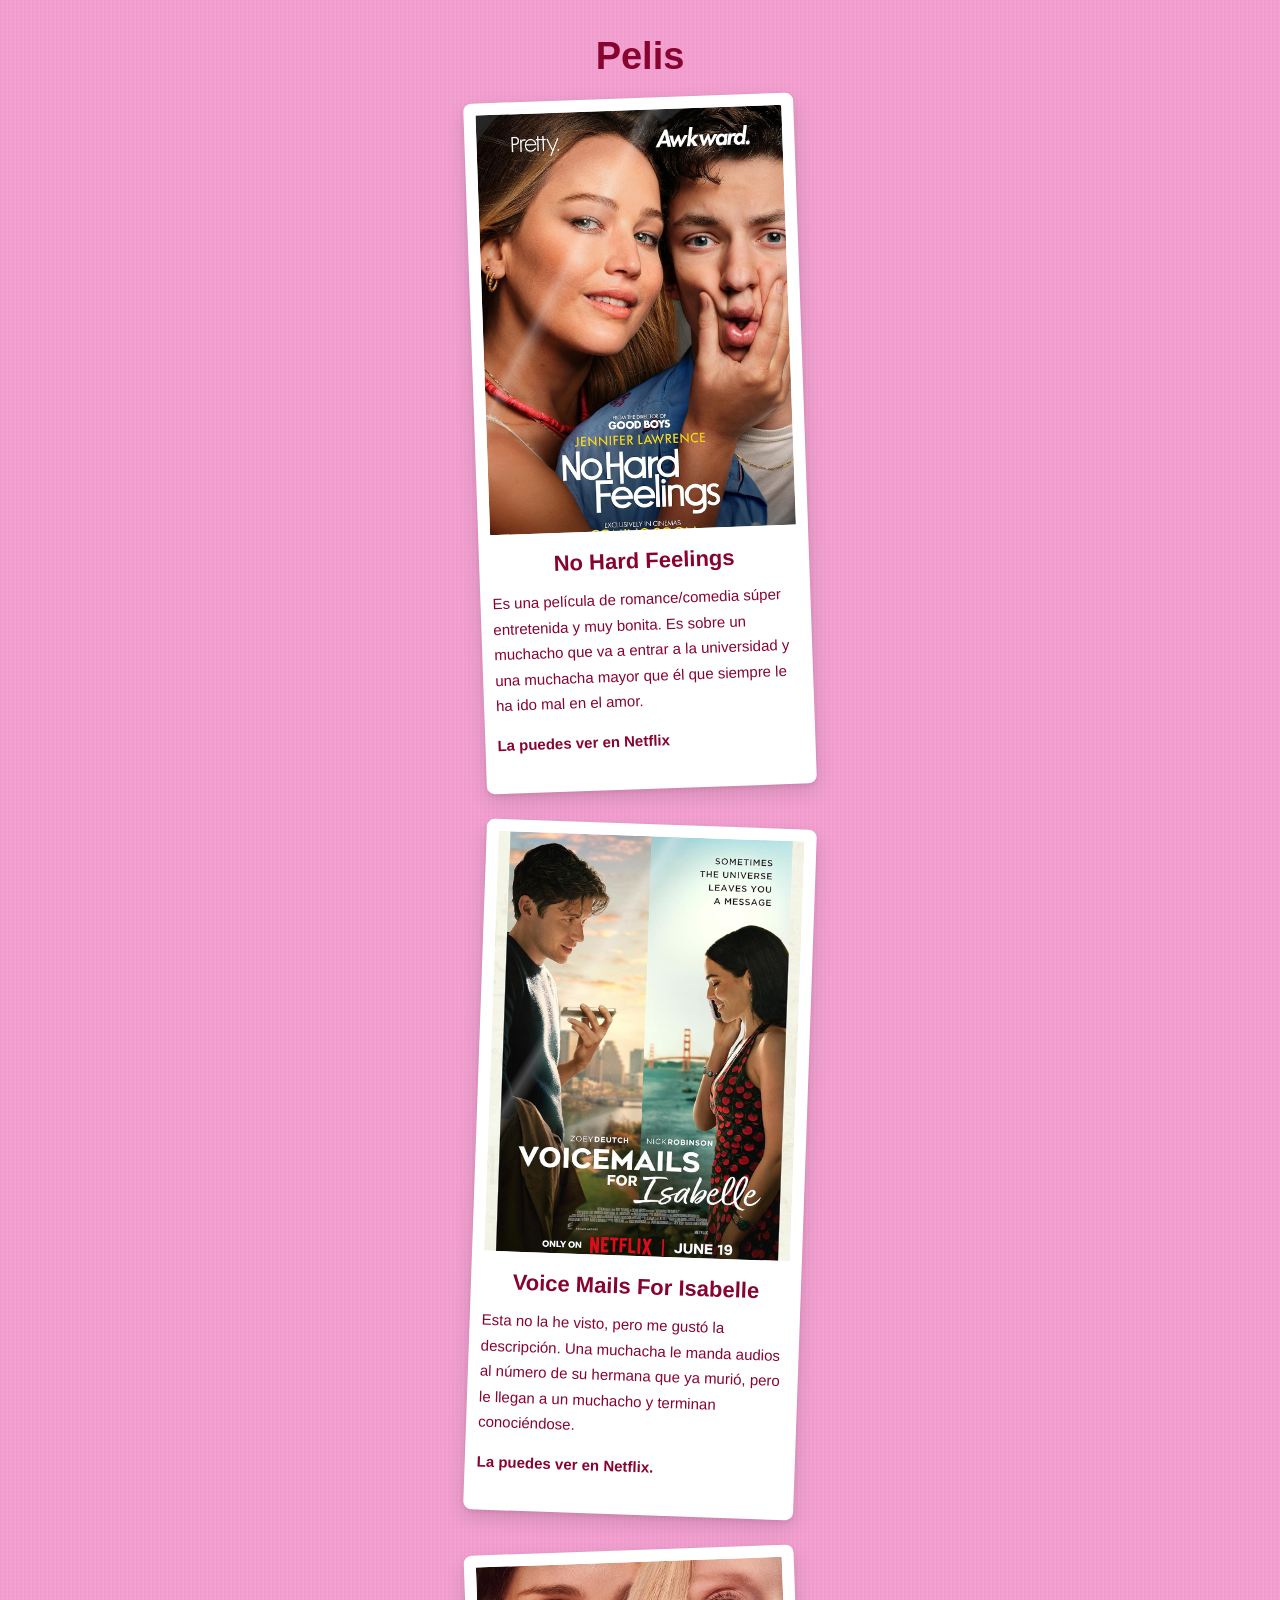
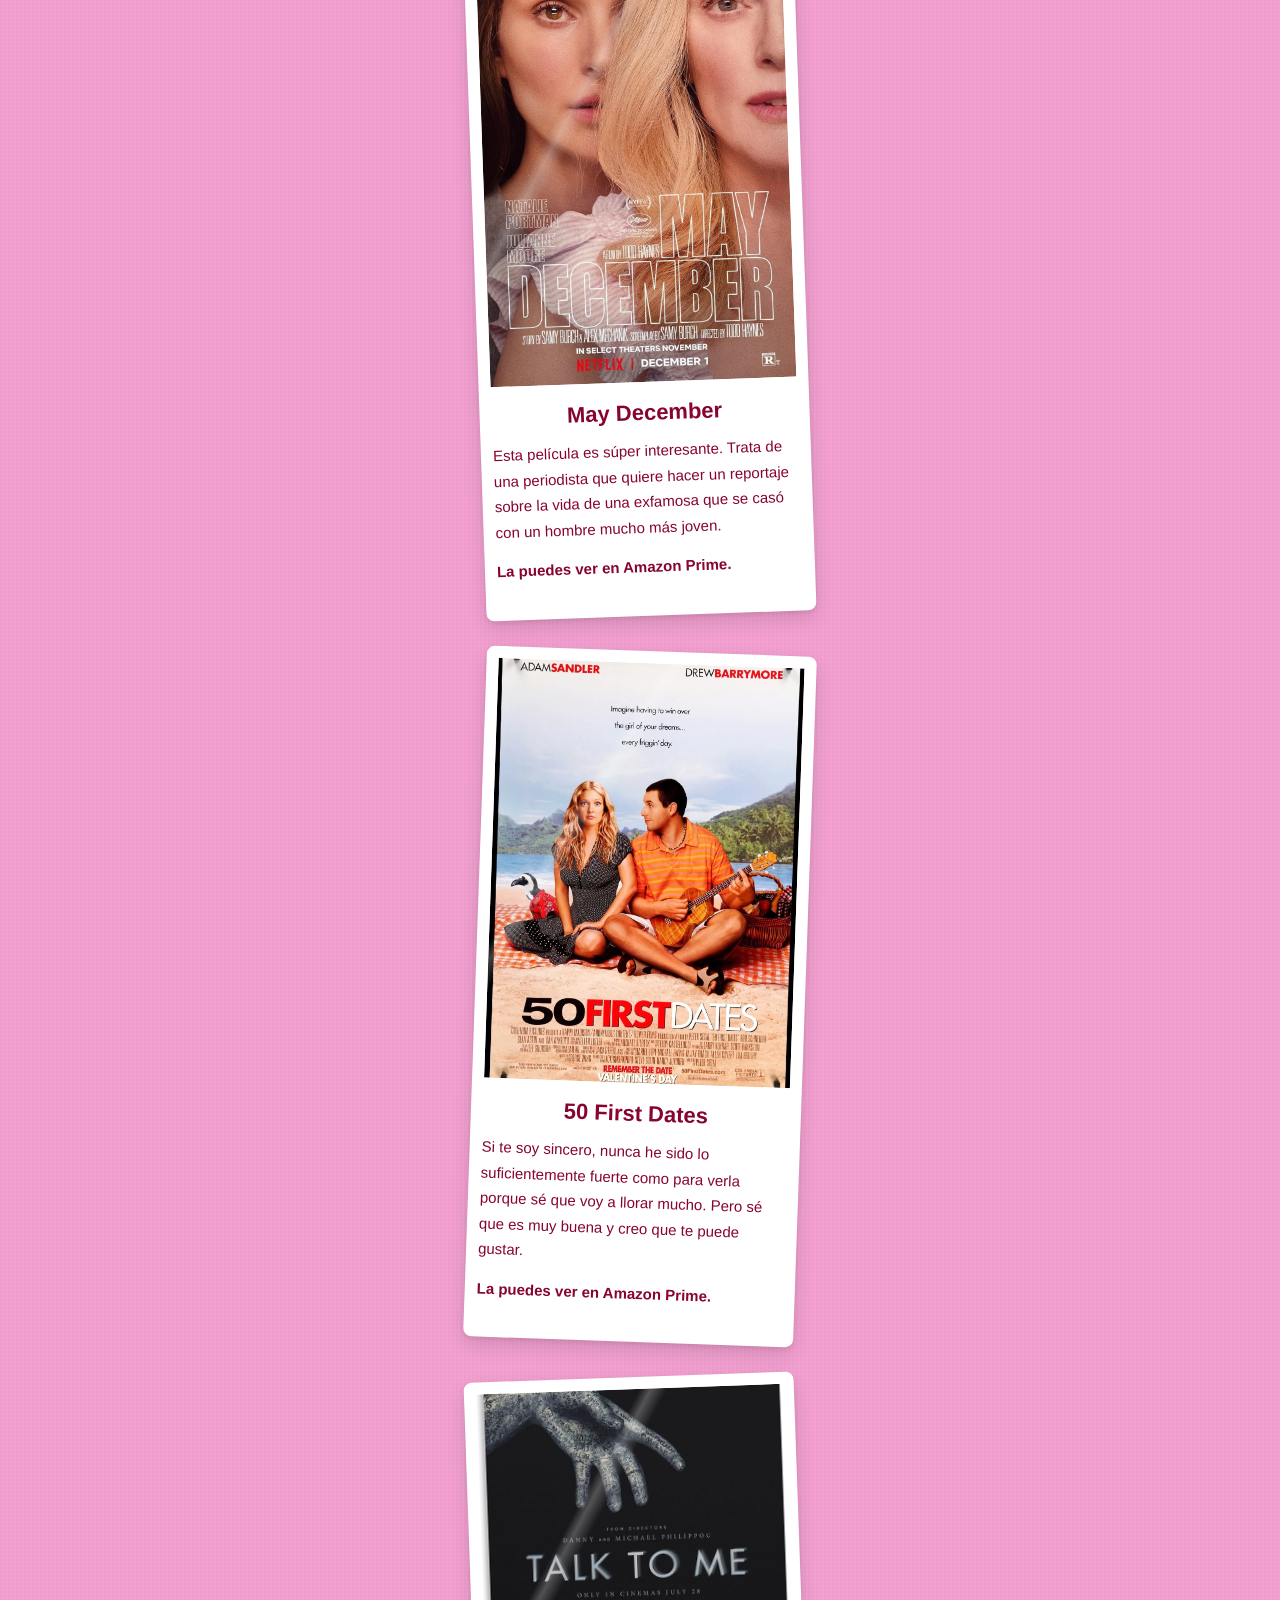
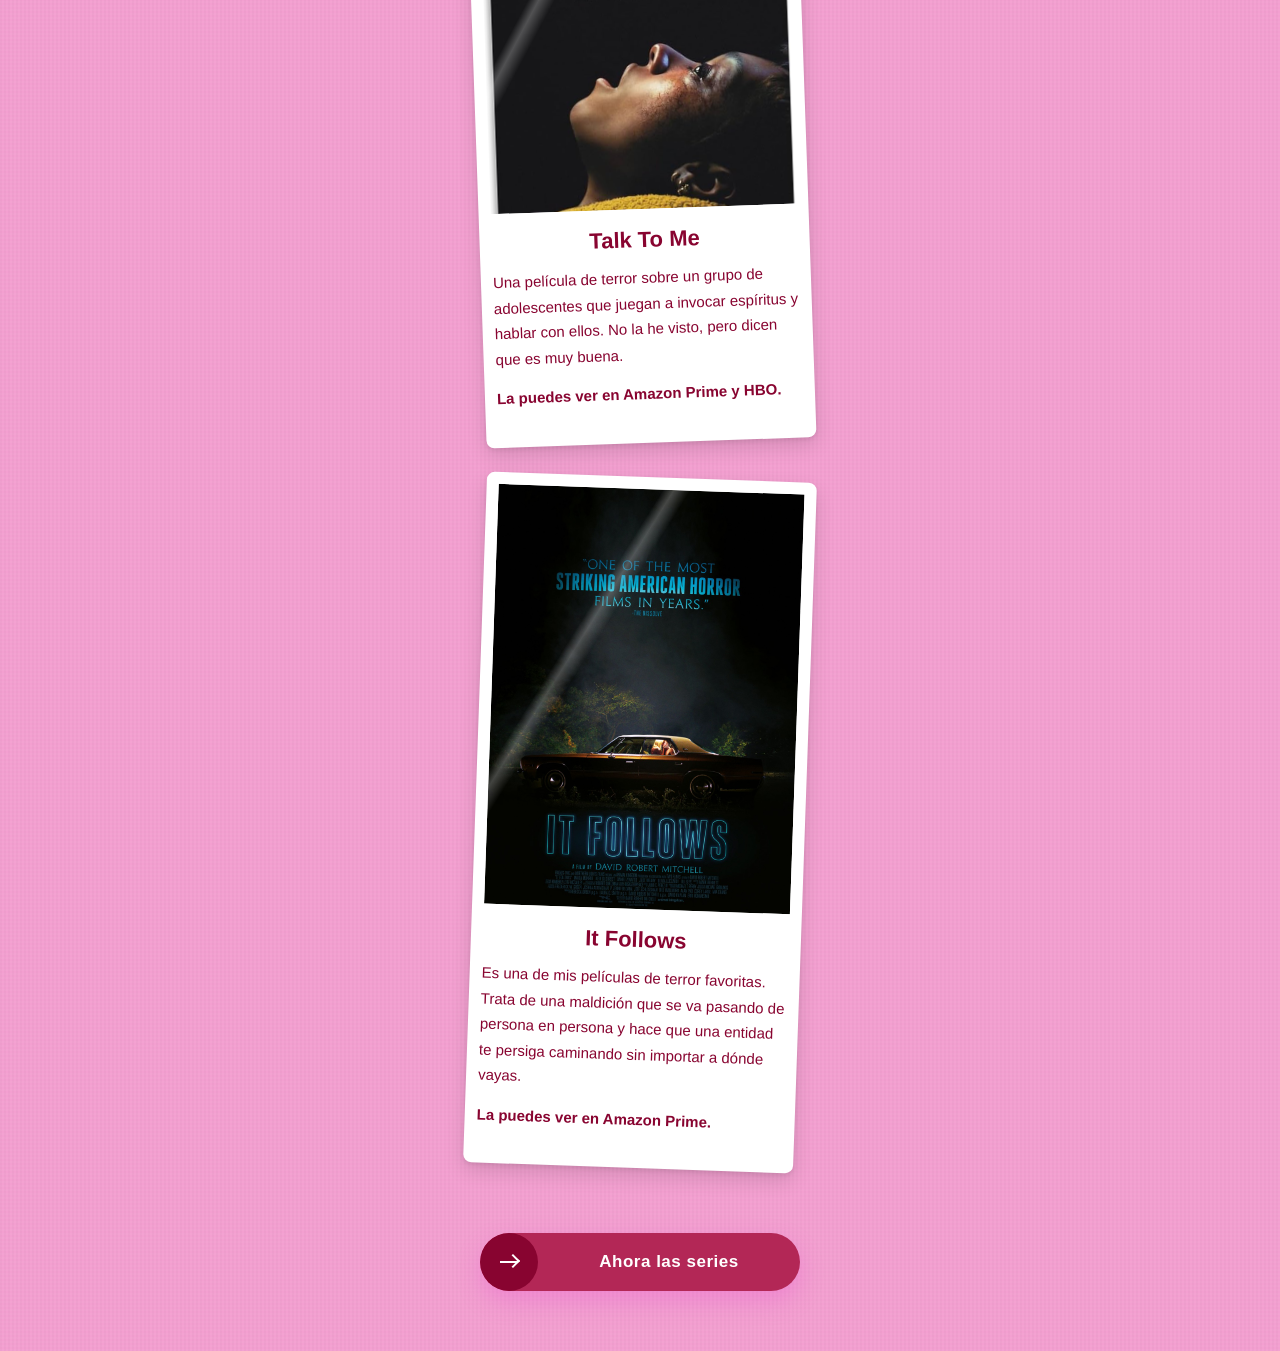
==== movies.html @ 3be9073f "First commit" ====
<!DOCTYPE html>
<html lang="es">
<head>
    <meta charset="UTF-8">
    <meta name="viewport" content="width=device-width, initial-scale=1.0">
    <title>Pelis</title>
    <link rel="stylesheet" href="styles.css">
</head>
<body>
<header>
    <h1>Pelis</h1>
</header>

    <main class="contenedor">
        <div class="polaroid">
            <div class="photo">
                <img src="resources/noHardFeelings.jpg" alt="No Hard Feelings">
            </div>
            <div class="caption">
                <h2>No Hard Feelings</h2>
                <p>
                    Es una película de romance/comedia súper entretenida y muy bonita.
                    Es sobre un muchacho que va a entrar a la universidad y una muchacha
                    mayor que él que siempre le ha ido mal en el amor.
                </p>
                <p><strong>La puedes ver en Netflix</strong></p>
            </div>
        </div>

        <div class="polaroid">
            <div class="photo">
                <img src="resources/voiceMailsForIsabelle.jpg" alt="Voice Mails For Isabelle">
            </div>

            <div class="caption">
                <h2>Voice Mails For Isabelle</h2>
                <p>
                    Esta no la he visto, pero me gustó la descripción.
                    Una muchacha le manda audios al número de su hermana
                    que ya murió, pero le llegan a un muchacho y terminan
                    conociéndose.
                </p>
                <p><strong>La puedes ver en Netflix.</strong></p>
            </div>
        </div>

        <div class="polaroid">
            <div class="photo">
                <img src="resources/mayDecember.jpg" alt="May December">
            </div>
            <div class="caption">
                <h2>May December</h2>
                <p>
                    Esta película es súper interesante. Trata de una periodista
                    que quiere hacer un reportaje sobre la vida de una exfamosa
                    que se casó con un hombre mucho más joven.
                </p>
                <p><strong>La puedes ver en  Amazon Prime.</strong></p>
            </div>
        </div>

        <div class="polaroid">
            <div class="photo">
                <img src="resources/50FirstDates.png" alt="50 First Dates">
            </div>
            <div class="caption">
                <h2>50 First Dates</h2>
                <p>
                    Si te soy sincero, nunca he sido lo suficientemente fuerte
                    como para verla porque sé que voy a llorar mucho.
                    Pero sé que es muy buena y creo que te puede gustar.
                </p>
                <p><strong>La puedes ver en  Amazon Prime.</strong></p>
            </div>
        </div>

        <div class="polaroid">
            <div class="photo">
                <img src="resources/talkToMe.jpg" alt="Talk To Me">
            </div>
            <div class="caption">
                <h2>Talk To Me</h2>
                <p>
                    Una película de terror sobre un grupo de adolescentes
                    que juegan a invocar espíritus y hablar con ellos.
                    No la he visto, pero dicen que es muy buena.
                </p>
                <p><strong>La puedes ver en  Amazon Prime y HBO.</strong></p>
            </div>
        </div>

        <div class="polaroid">
            <div class="photo">
                <img src="resources/itFollows.jpg" alt="It Follows">
            </div>
            <div class="caption">
                <h2>It Follows</h2>
                <p>
                    Es una de mis películas de terror favoritas.
                    Trata de una maldición que se va pasando de persona en persona
                    y hace que una entidad te persiga caminando sin importar
                    a dónde vayas.
                </p>
                <p><strong>La puedes ver en  Amazon Prime.</strong></p>
            </div>
        </div>
    </main>

<footer>
    <button class="siguiente" onclick="window.location.href='series.html'">
    <span class="circulo" aria-hidden="true">
    <span class="icono flecha"></span>
    </span>
    <span class="button-text">Ahora las series</span>
    </button>
</footer>

</body>
</html>
---- styles.css ----
*{
    margin:0;
    padding:0;
    box-sizing:border-box;
}

body{
    font-family:Arial, Helvetica, sans-serif;
    display:flex;
    flex-direction:column;
    align-items:center;
    background-color:#f39fd0;
    background-image:
        repeating-linear-gradient(
            0deg,
            rgba(255,255,255,.03),
            rgba(255,255,255,.03) 2px,
            transparent 2px,
            transparent 4px
        ),
        repeating-linear-gradient(
            90deg,
            rgba(0,0,0,.02),
            rgba(0,0,0,.02) 2px,
            transparent 2px,
            transparent 4px
        );
}

header{
    width:100%;
    padding:35px 0 20px;
    text-align:center;
}

header h1{
    font-size:38px;
    color:#880430;
    font-family: 'Trebuchet MS', 'Lucida Sans Unicode', 'Lucida Grande', 'Lucida Sans', Arial, sans-serif;
}

.contenedor{
    width:100%;
    display:flex;
    flex-direction:column;
    align-items:center;
    gap:35px;
    padding-bottom:40px;
}

.polaroid{
    width:330px;
    background:white;
    padding:12px 12px 22px;
    border-radius:8px;

    box-shadow:
        0 2px 4px rgba(0,0,0,.08),
        0 8px 20px rgba(0,0,0,.12);

    transform:rotate(-2deg);
    transition:.3s;
}

.polaroid:nth-child(even){
    transform:rotate(2deg);
}

.polaroid:hover{
    transform:rotate(0deg) scale(1.02);
}

.photo{
    width:100%;
    height:420px;
    overflow:hidden;
    position:relative;
    background:#ddd;
}

.photo img{
    width:100%;
    height:100%;
    object-fit:cover;
    display:block;
}

.photo::before{
    content:"";
    position:absolute;
    inset:0;
    background:linear-gradient(
        120deg,
        rgba(255,255,255,0) 30%,
        rgba(255,255,255,.25) 32%,
        rgba(255,255,255,0) 35%
    );
    animation:shine 4s infinite;
    pointer-events:none;
}

.caption{
    margin-top:18px;
    color:#880430;
    font-family: 'Trebuchet MS', 'Lucida Sans Unicode', 'Lucida Grande', 'Lucida Sans', Arial, sans-serif;
}

.caption h2{
    font-size:22px;
    margin-bottom:12px;
    text-align:center;
}

.caption p{
    font-size:15px;
    line-height:1.7;
    margin-bottom:14px;
    text-align:left;
}

footer{
    width:100%;
    display:flex;
    justify-content:center;
    padding:25px 0 60px;
}

button{
    border:none;
    background:none;
    cursor:pointer;
    font-family:inherit;
}

button.siguiente{
    width:320px;
    height:58px;
    display:flex;
    align-items:center;
    background:#b32756;
    border-radius:30px;
    overflow:hidden;
    box-shadow:
        0 10px 25px rgba(231,60,208,.25);
    transition:
        transform .2s,
        box-shadow .2s;
}

button.siguiente:active{
    transform:scale(.97);
}

button.siguiente:hover{
    box-shadow:
        0 14px 35px rgba(231,60,208,.35);
}

button.siguiente .circulo{
    width:58px;
    height:58px;
    display:flex;
    justify-content:center;
    align-items:center;
    background:#880430;
    border-radius:50%;
    flex-shrink:0;
}

button.siguiente .icono.flecha{
    position:relative;
    width:18px;
    height:2px;
    background:#fff;
}

button.siguiente .icono.flecha::after{
    content:"";
    position:absolute;
    right:0;
    top:-5px;
    width:8px;
    height:8px;
    border-top:2px solid #fff;
    border-right:2px solid #fff;

    transform:rotate(45deg);
}

button.siguiente .button-text{
    flex:1;
    text-align:center;
    color:white;
    font-size:17px;
    font-weight:600;
    letter-spacing:.5px;
    text-transform:none;
}

@keyframes shine{
    0%{
        transform:translateX(-100%) rotate(120deg);
    }

    20%,100%{
        transform:translateX(100%) rotate(120deg);
    }
}
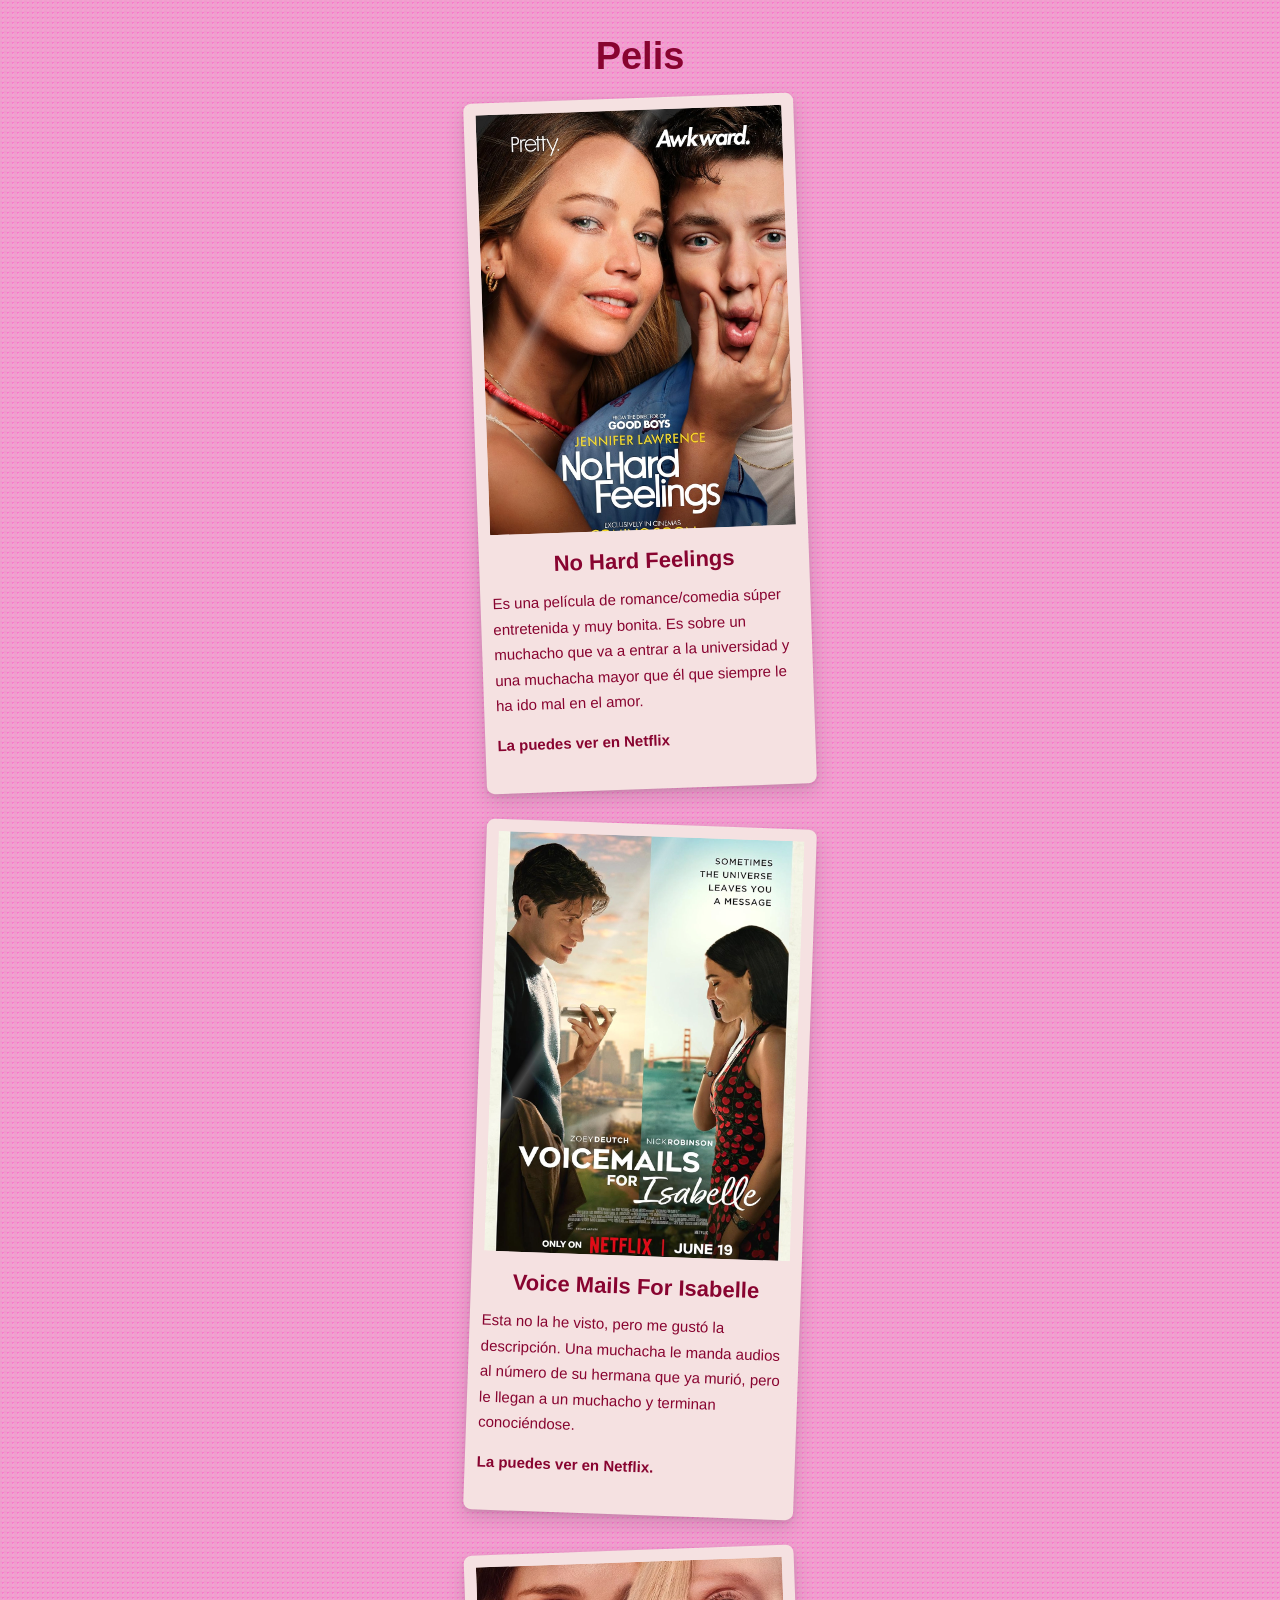
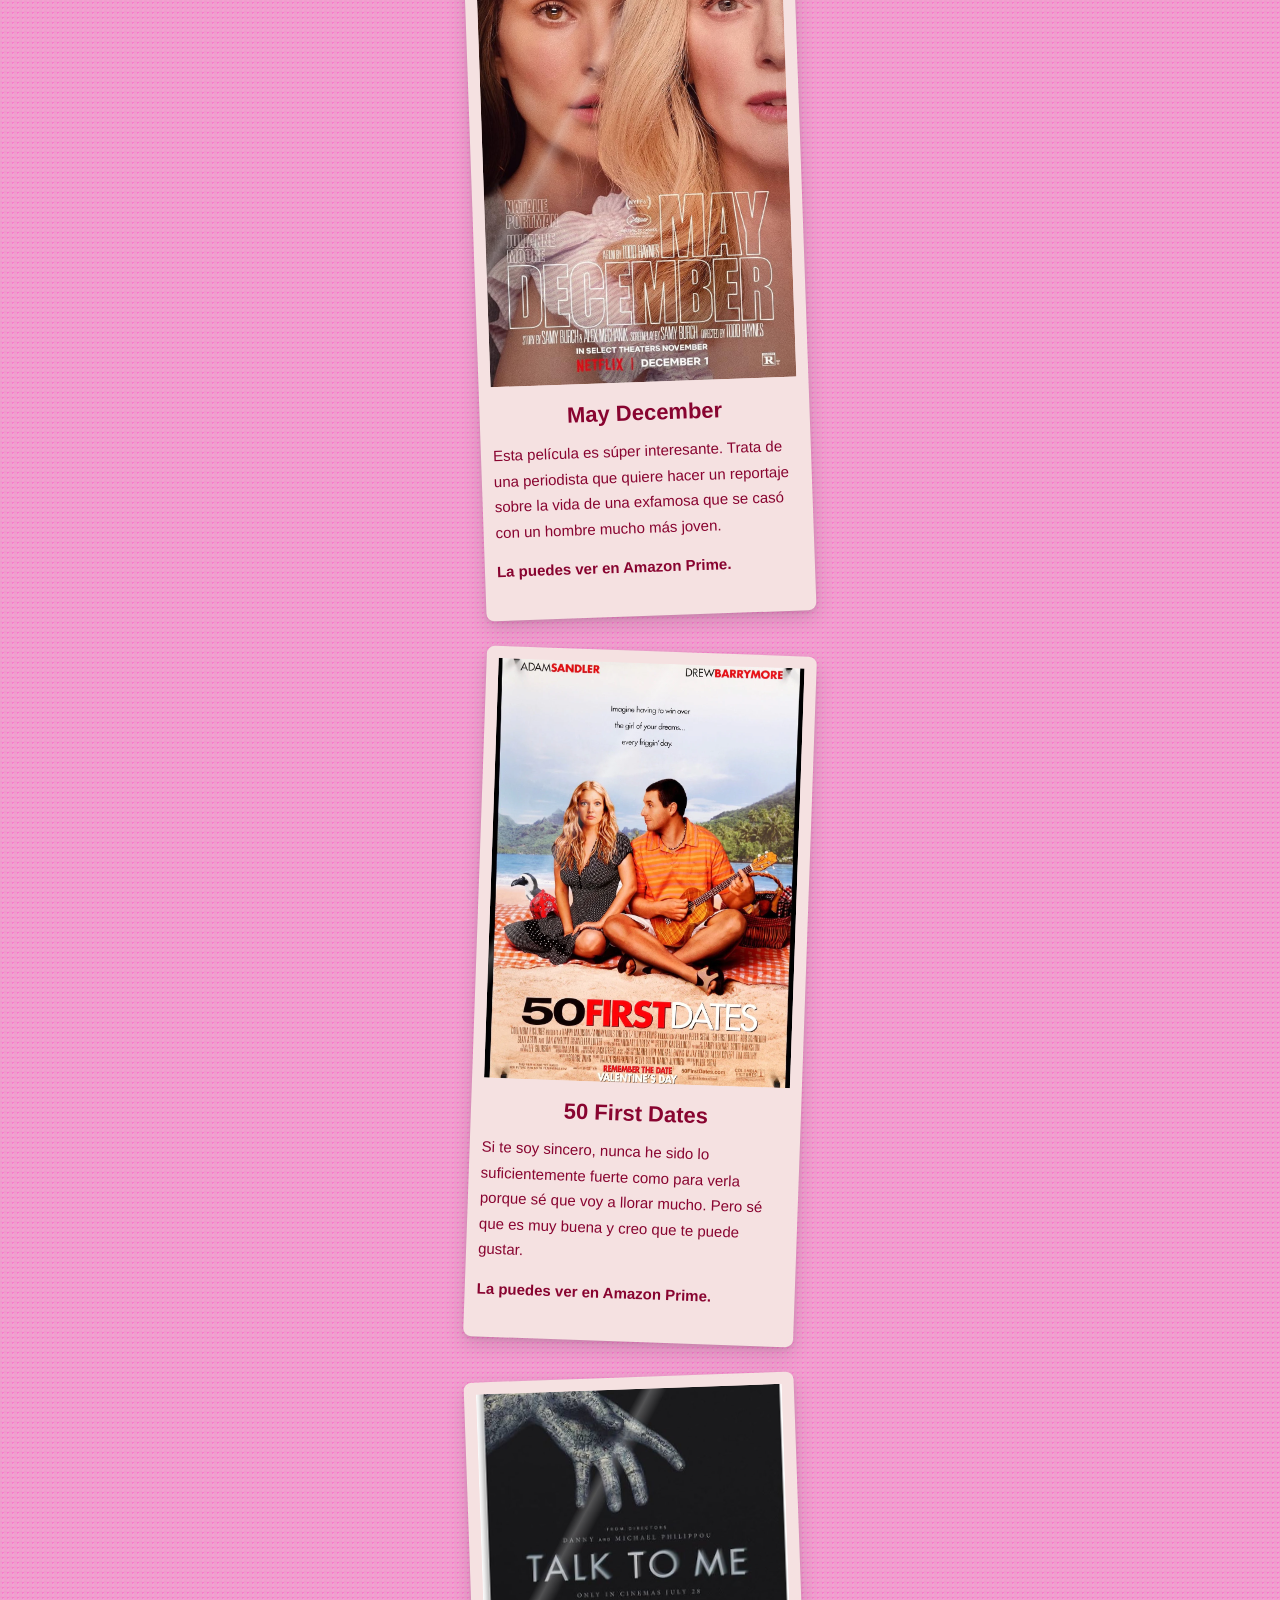
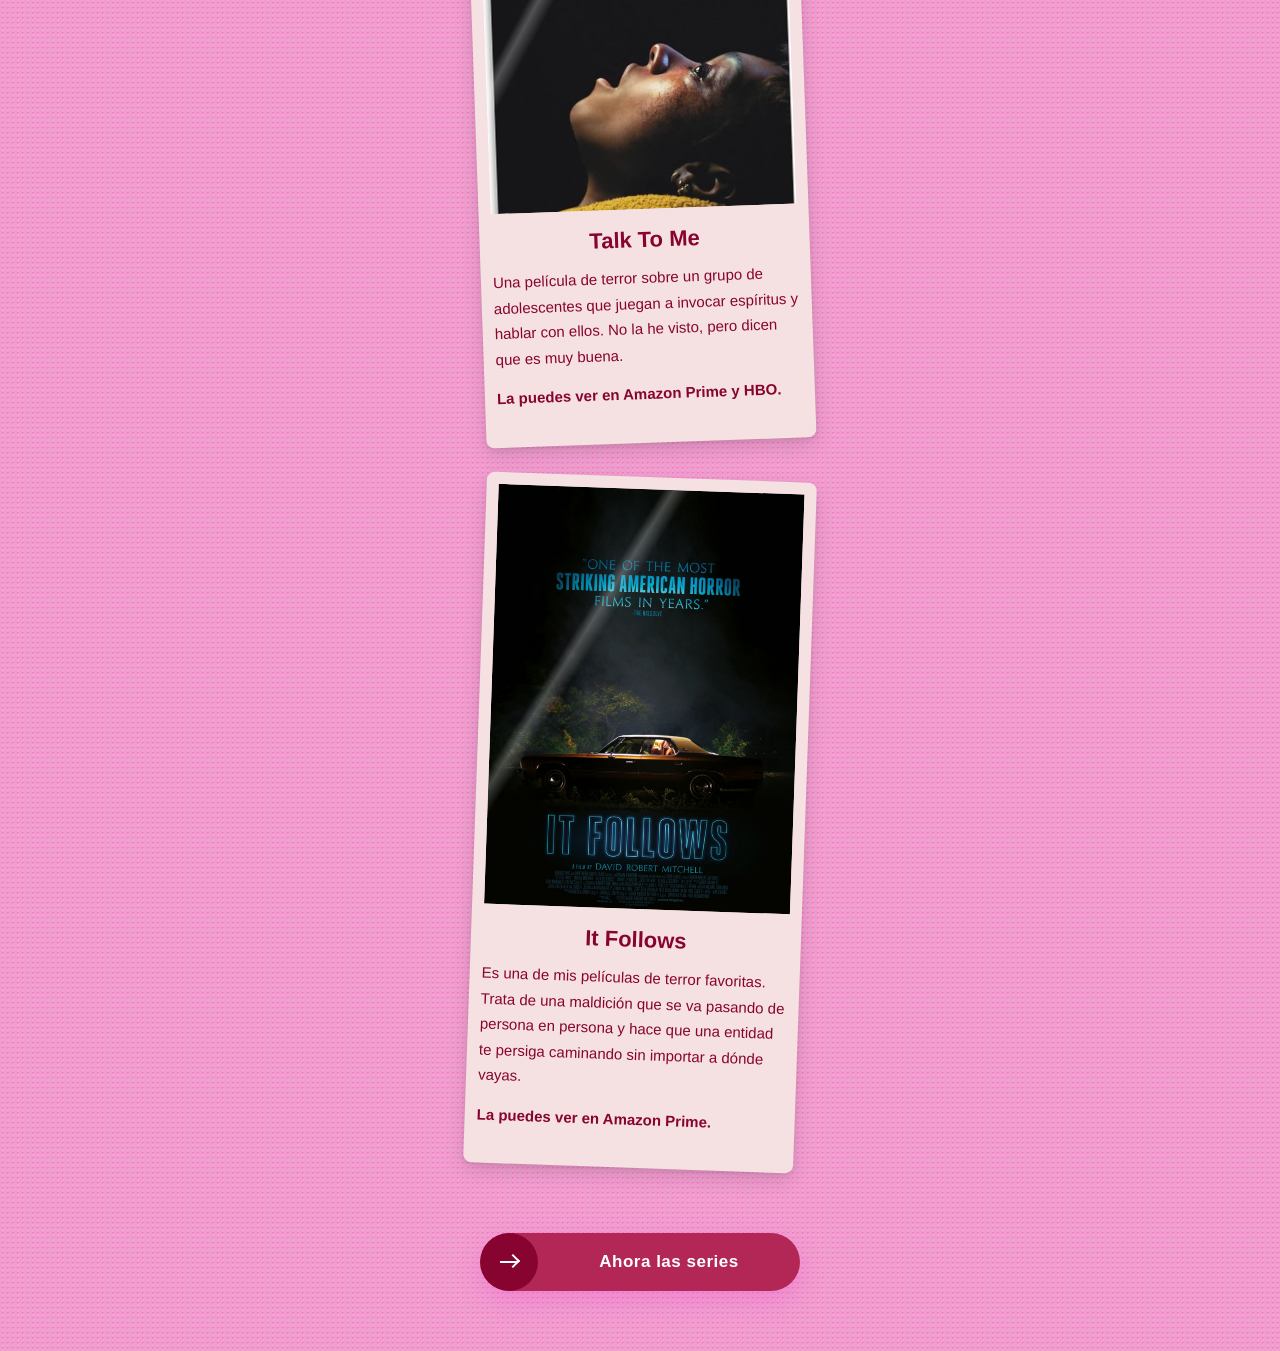
==== commit 8073454d: "Third commit" ====
--- a/movies.html
+++ b/movies.html
@@ -8,7 +8,7 @@
 </head>
 <body>
 <header>
-    <h1>Pelis</h1>
+<h1>Pelis</h1>
 </header>
 
     <main class="contenedor">
--- a/styles.css
+++ b/styles.css
@@ -24,7 +24,10 @@
             rgba(0,0,0,.02) 2px,
             transparent 2px,
             transparent 4px
-        );
+        ),
+        radial-gradient(#f87acc 1px, transparent 1px);
+
+    background-size:5px 5px;
 }
 
 header{
@@ -39,6 +42,14 @@
     font-family: 'Trebuchet MS', 'Lucida Sans Unicode', 'Lucida Grande', 'Lucida Sans', Arial, sans-serif;
 }
 
+body h3{
+    font-size:28px;
+    color:#880430;
+    font-family: 'Trebuchet MS', 'Lucida Sans Unicode', 'Lucida Grande', 'Lucida Sans', Arial, sans-serif;
+    text-align:center;
+    width:100%;
+}
+
 .contenedor{
     width:100%;
     display:flex;
@@ -50,7 +61,7 @@
 
 .polaroid{
     width:330px;
-    background:white;
+    background:rgb(245, 225, 225);
     padding:12px 12px 22px;
     border-radius:8px;
 
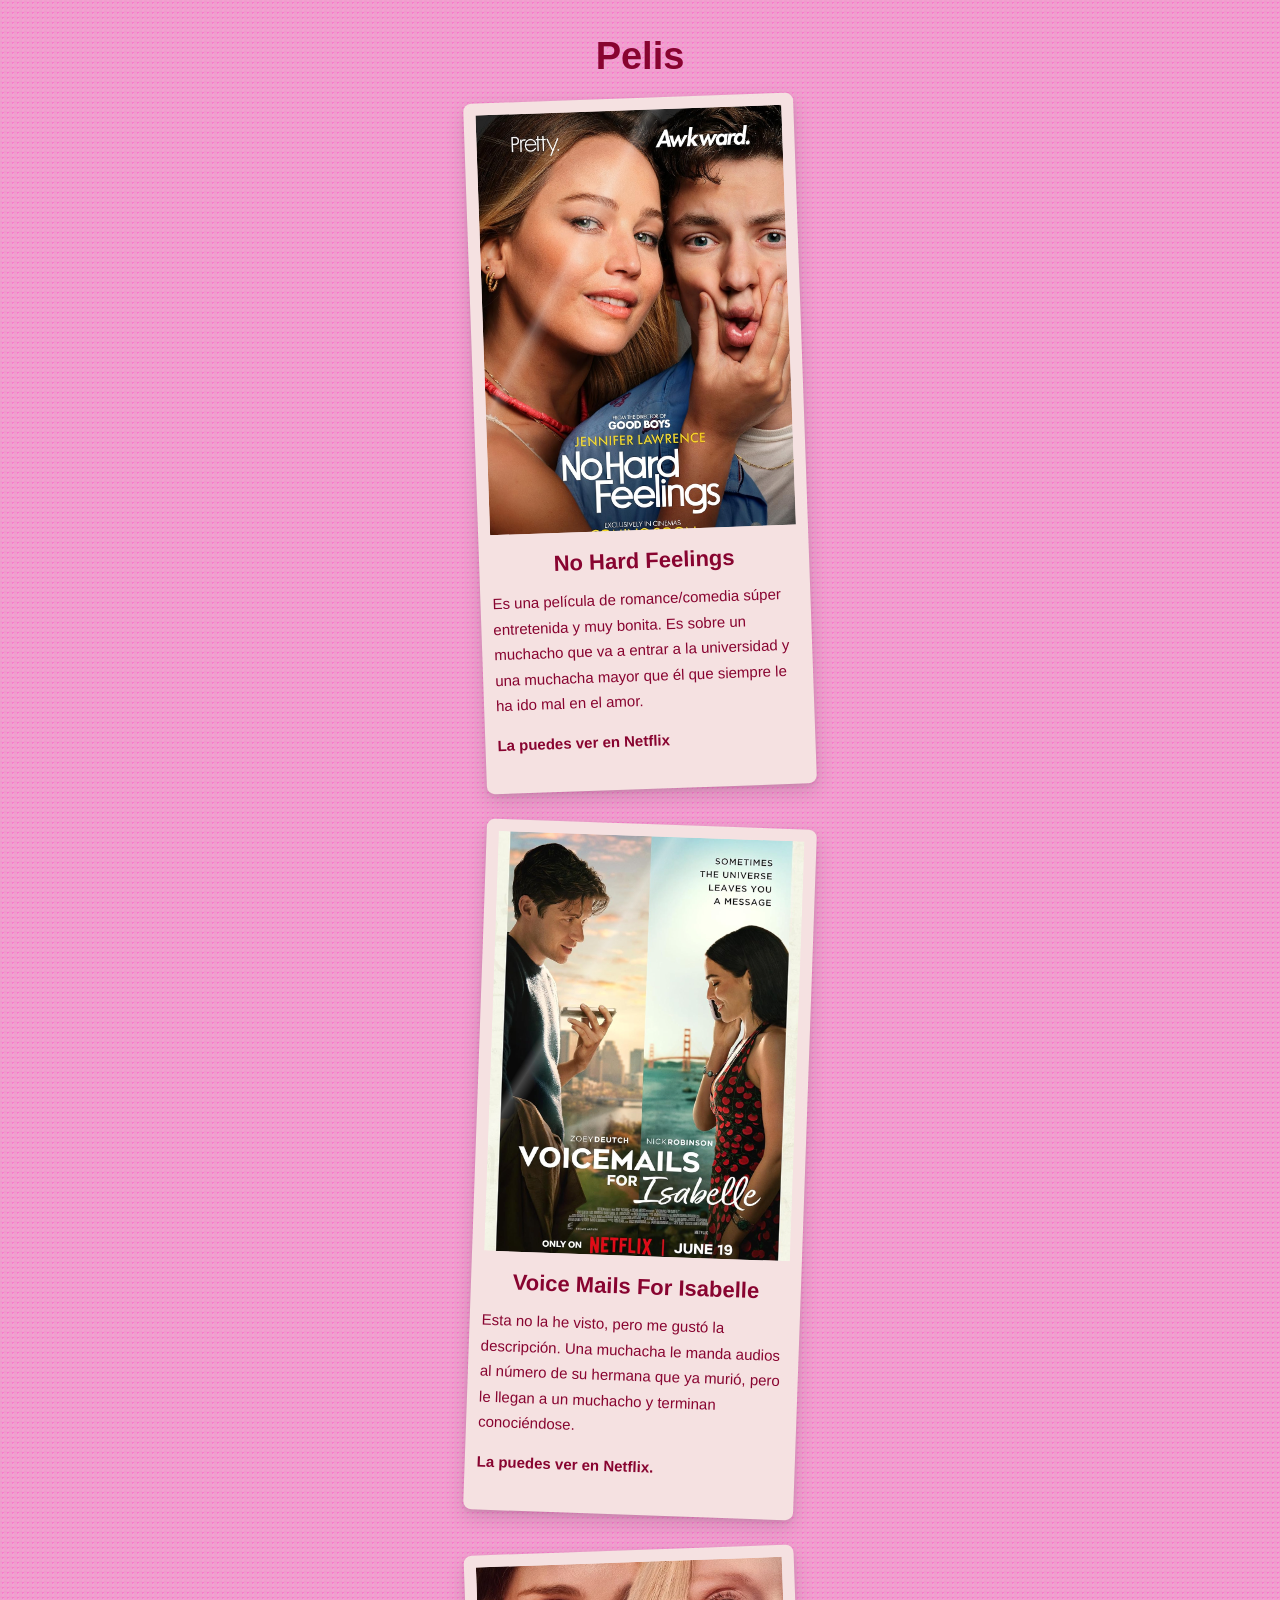
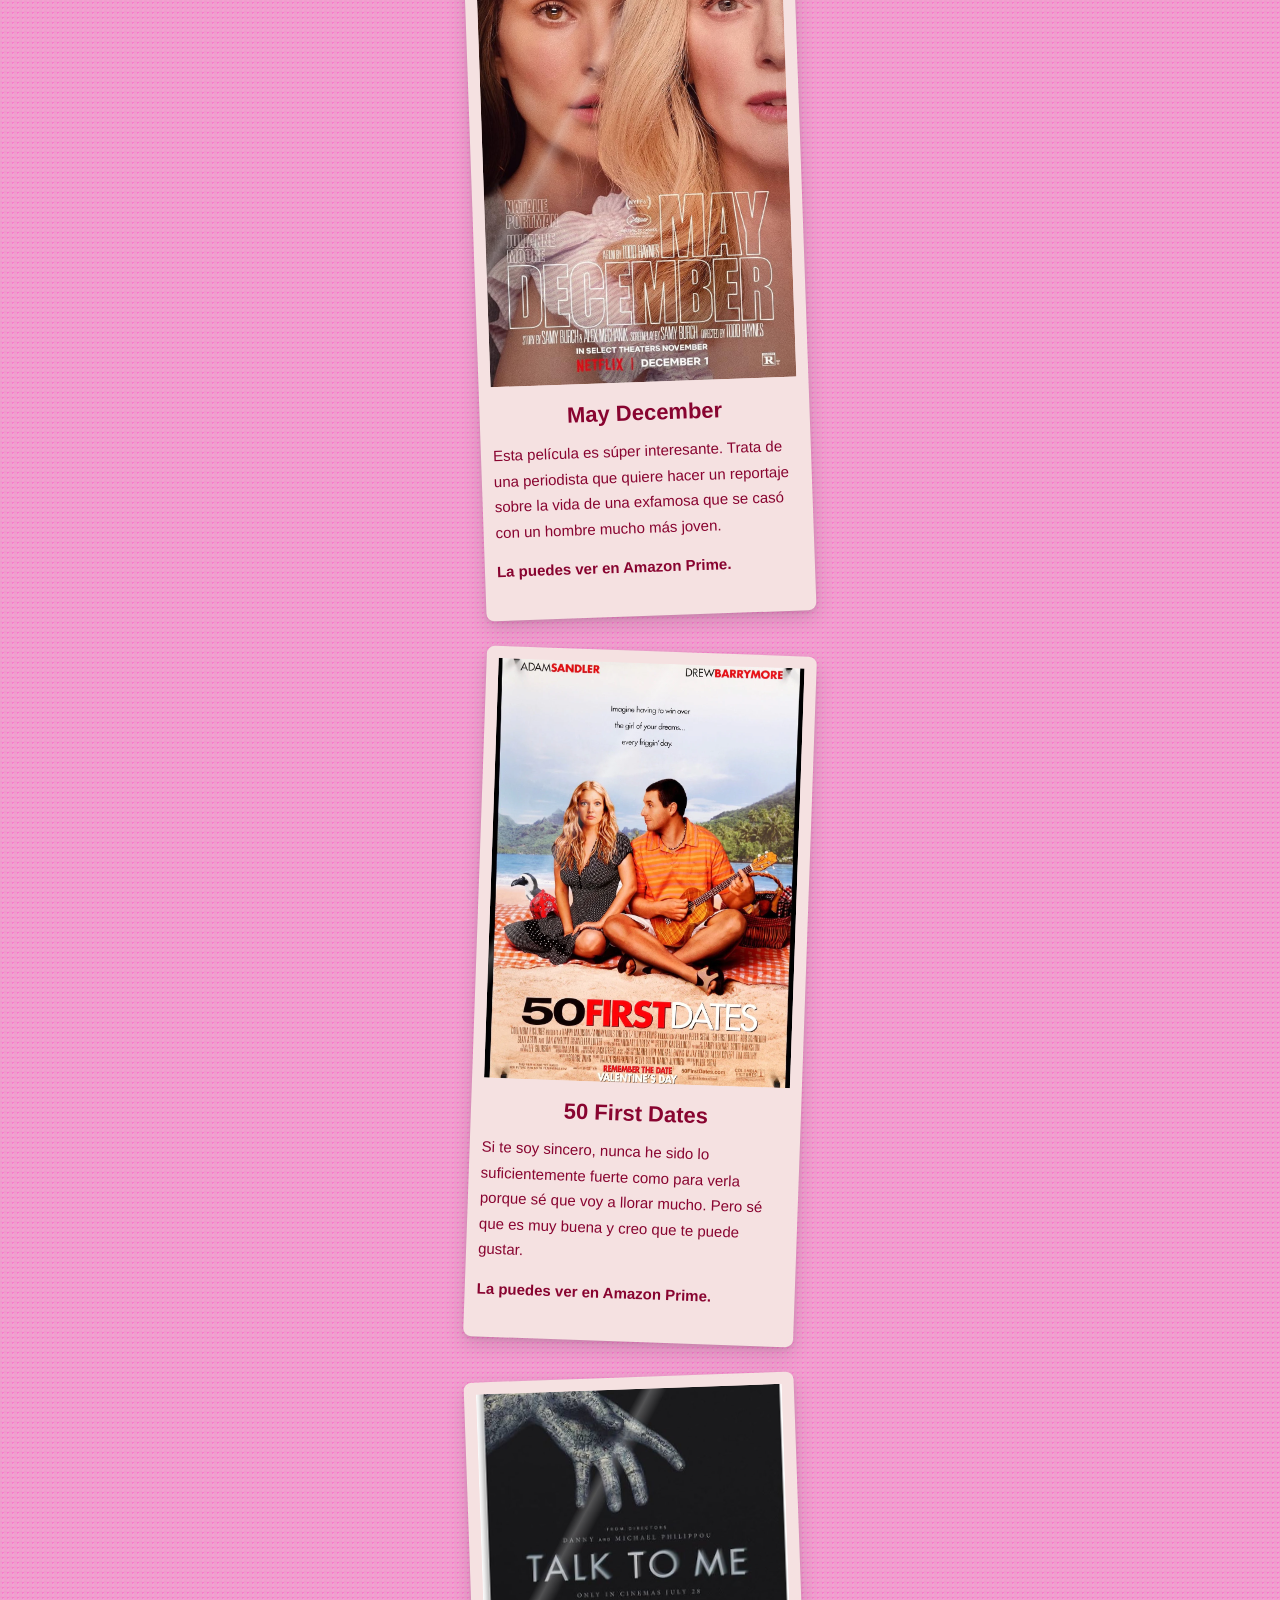
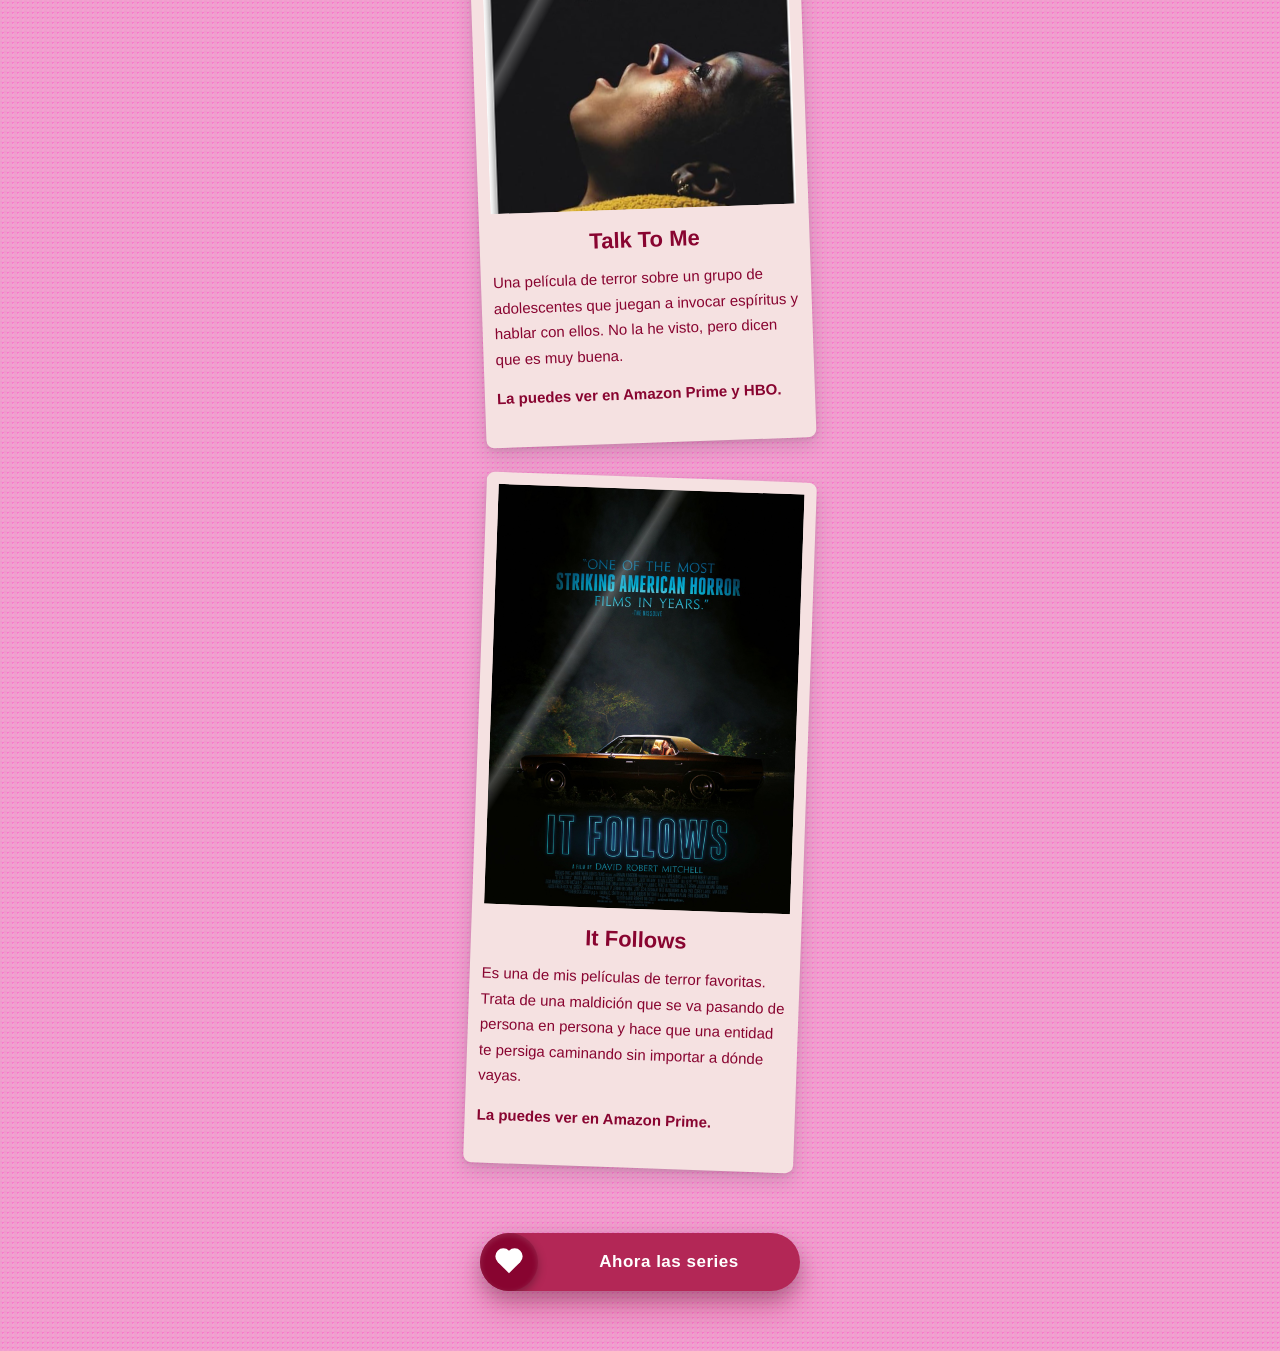
==== commit a1a43db1: "Final commit" ====
--- a/movies.html
+++ b/movies.html
@@ -109,7 +109,7 @@
 <footer>
     <button class="siguiente" onclick="window.location.href='series.html'">
     <span class="circulo" aria-hidden="true">
-    <span class="icono flecha"></span>
+    <span class="icono-corazon"></span>
     </span>
     <span class="button-text">Ahora las series</span>
     </button>
--- a/styles.css
+++ b/styles.css
@@ -59,6 +59,25 @@
     padding-bottom:40px;
 }
 
+.hero{
+    width:100%;
+    display:flex;
+    justify-content:center;
+    margin:15px 0 35px;
+}
+
+.hero img{
+    width:360px;
+    height:auto;
+
+    border-radius:20px;
+
+    box-shadow:
+        0 8px 25px rgba(0,0,0,.15);
+
+    display:block;
+}
+
 .polaroid{
     width:330px;
     background:rgb(245, 225, 225);
@@ -146,66 +165,96 @@
 button.siguiente{
     width:320px;
     height:58px;
-    display:flex;
-    align-items:center;
+
+    display:flex;
+    align-items:center;
+
     background:#b32756;
     border-radius:30px;
+
     overflow:hidden;
-    box-shadow:
-        0 10px 25px rgba(231,60,208,.25);
-    transition:
-        transform .2s,
-        box-shadow .2s;
+
+    box-shadow:
+        0 8px 18px rgba(0,0,0,.20),
+        0 18px 35px rgba(179,39,86,.35);
+
+    transition:transform .25s, box-shadow .25s;
+}
+
+button.siguiente:hover{
+    transform:translateY(-2px);
+    box-shadow:
+        0 12px 24px rgba(0,0,0,.25),
+        0 22px 45px rgba(179,39,86,.45);
 }
 
 button.siguiente:active{
     transform:scale(.97);
-}
-
-button.siguiente:hover{
-    box-shadow:
-        0 14px 35px rgba(231,60,208,.35);
 }
 
 button.siguiente .circulo{
     width:58px;
     height:58px;
+
     display:flex;
     justify-content:center;
     align-items:center;
+
     background:#880430;
     border-radius:50%;
     flex-shrink:0;
-}
-
-button.siguiente .icono.flecha{
+
+    box-shadow:
+        inset 0 2px 6px rgba(255,255,255,.15),
+        0 4px 10px rgba(0,0,0,.30);
+}
+
+.icono-corazon{
     position:relative;
-    width:18px;
-    height:2px;
+    width:16px;
+    height:16px;
+
     background:#fff;
-}
-
-button.siguiente .icono.flecha::after{
+    transform:rotate(-45deg);
+
+    transition:transform .25s;
+}
+
+.icono-corazon::before,
+.icono-corazon::after{
     content:"";
     position:absolute;
-    right:0;
-    top:-5px;
-    width:8px;
-    height:8px;
-    border-top:2px solid #fff;
-    border-right:2px solid #fff;
-
-    transform:rotate(45deg);
+
+    width:16px;
+    height:16px;
+
+    background:#fff;
+    border-radius:50%;
+}
+
+.icono-corazon::before{
+    top:-8px;
+    left:0;
+}
+
+.icono-corazon::after{
+    left:8px;
+    top:0;
+}
+
+button.siguiente:active .icono-corazon{
+    transform:rotate(-45deg) scale(1.2);
 }
 
 button.siguiente .button-text{
     flex:1;
     text-align:center;
+
     color:white;
+
     font-size:17px;
     font-weight:600;
     letter-spacing:.5px;
-    text-transform:none;
 }
 
 @keyframes shine{
